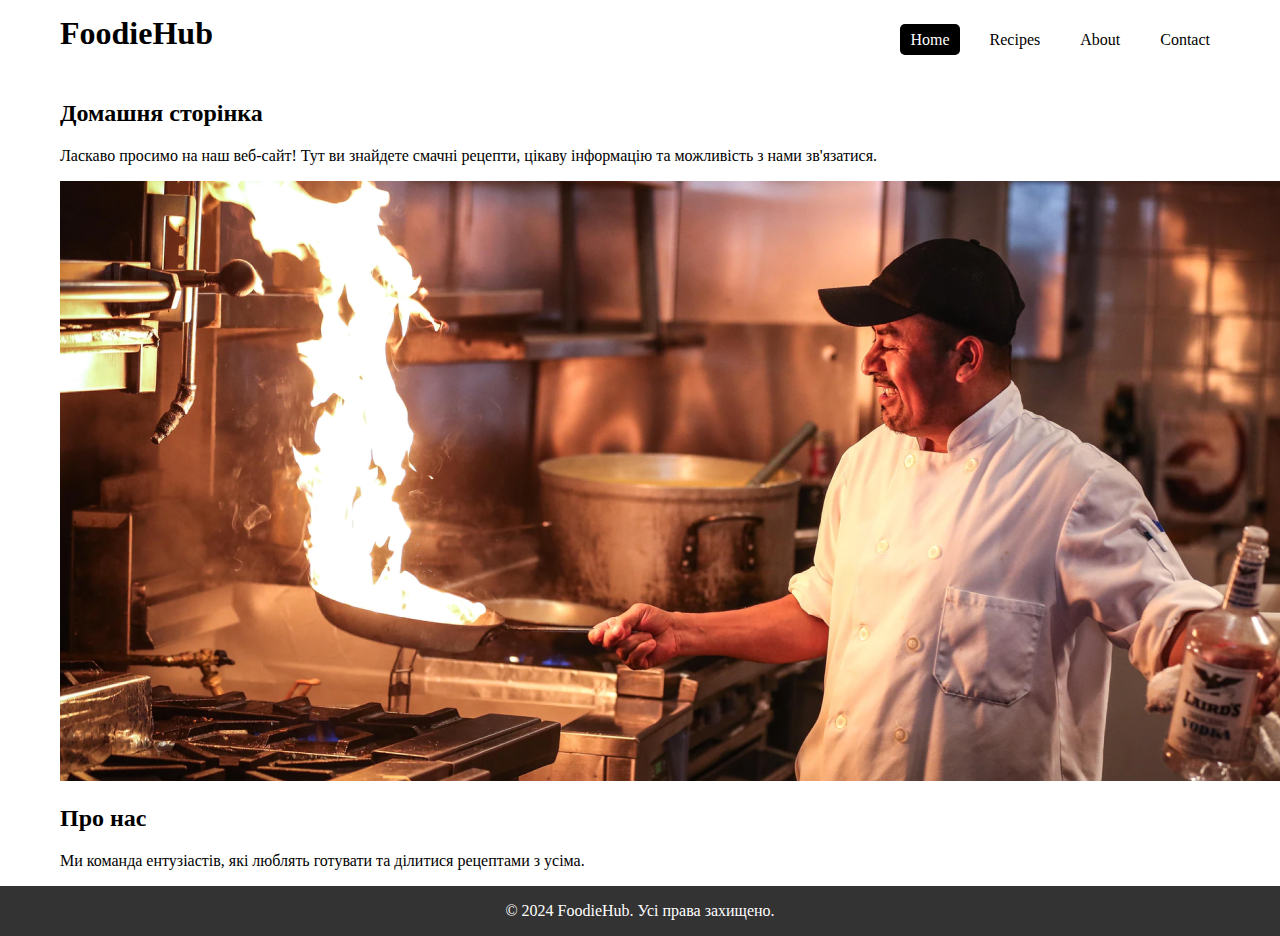
==== index.html @ c9b81ebb "practical 2" ====
<!DOCTYPE html>
<html lang="en">

<head>
    <meta charset="UTF-8">
    <meta name="viewport" content="width=device-width, initial-scale=1.0">
    <link rel="stylesheet" href="style.css">
    <title>Home</title>
</head>

<body>

    <header class="header">
        <div class="header__inner container">
            <h1 class="header__title title">FoodieHub</h1>
            <nav class="header__nav nav">
                <ul class="nav__list">
                    <li><a class="nav__link nav__link_active" href="index.html">Home</a></li>
                    <li><a class="nav__link" href="recipes.html">Recipes</a></li>
                    <li><a class="nav__link" href="about.html">About</a></li>
                    <li><a class="nav__link" href="contact.html">Contact</a></li>
                </ul>
            </nav>
        </div>
    </header>

    <main>
        <section>
            <div class="container">
                <h2>Домашня сторінка</h2>
                <p>Ласкаво просимо на наш веб-сайт! Тут ви знайдете смачні рецепти, цікаву інформацію та можливість з
                    нами
                    зв'язатися.</p>
                <img src="./assets/about.jpg" alt="Приготування">
            </div>
        </section>

        <section>
            <div class="container">
                <h2>Про нас</h2>
                <p>Ми команда ентузіастів, які люблять готувати та ділитися рецептами з усіма.</p>
            </div>
        </section>
    </main>

    <footer class="footer">
        <div class="container">
            <p>&copy; 2024 FoodieHub. Усі права захищено.</p>
        </div>
    </footer>

</body>

</html>
---- style.css ----
* {
    box-sizing: border-box;
}

body {
    display: flex;
    flex-direction: column;
    min-height: 100vh;
    margin: 0;
}

main {
    flex-grow: 1;
}

.container {
    max-width: 1200px;
    margin: 0 auto;
    padding: 0 20px;
}

.footer {
    background-color: #333;
    color: #fff;
    text-align: center;
}

.header {
    padding: 15px 0;
}

.header__inner {
    display: flex;
    justify-content: space-between;
}

.header__title {
    margin: 0;
}

.nav__list {
    display: flex;
    list-style-type: none;
    gap: 0 20px;
}

.nav__link {
    padding: 7px 10px;
    border-radius: 5px;
    text-decoration: none;
    color: #000;
    transition: background .25s ease-out, color .25s ease-out;
}

.nav__link:visited {
    color: inherit;
}

.nav__link:hover,
.nav__link.nav__link_active {
    color: #fff;
    background-color: black;
}

.nav__link:active {
    background-color: #5c5b5b;
}
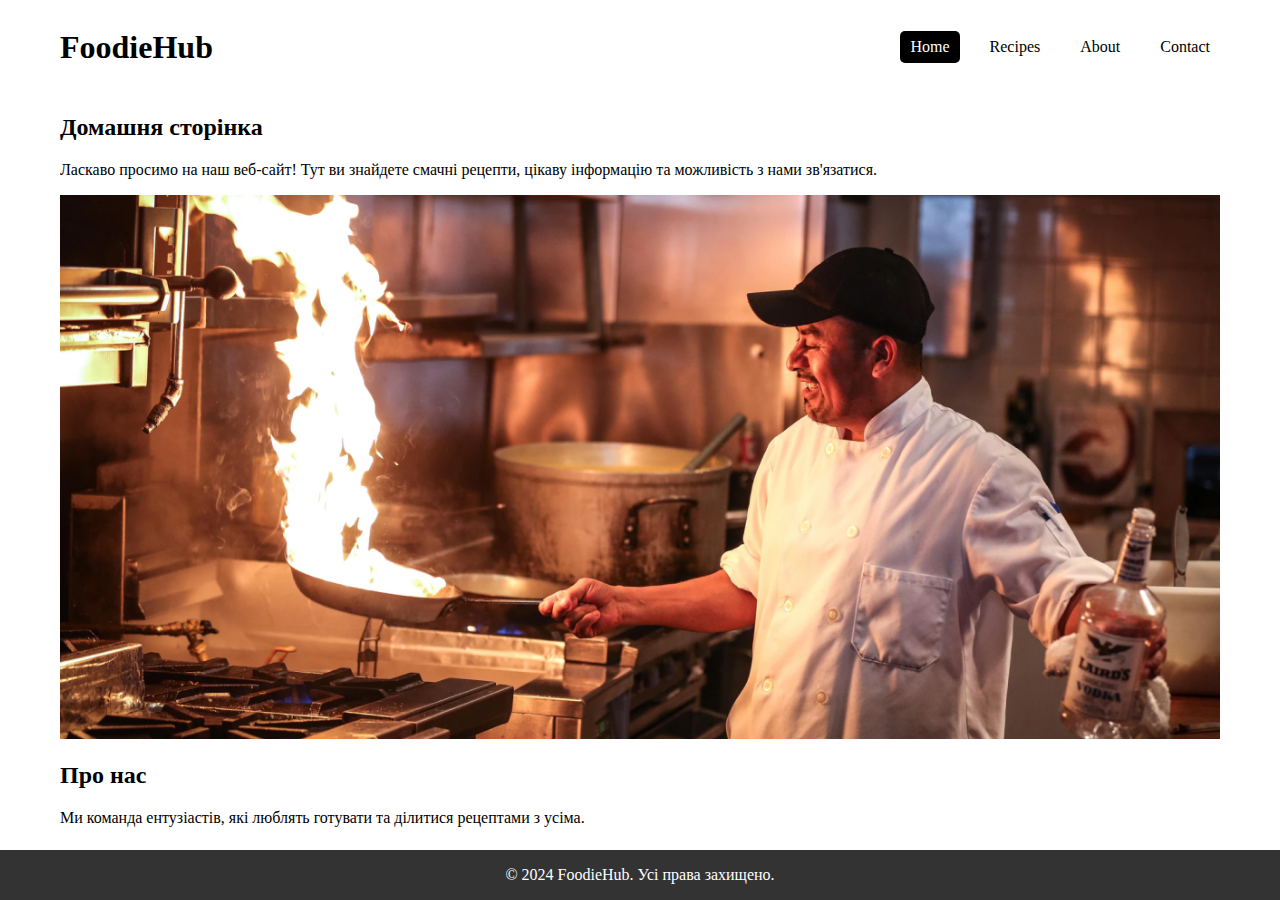
==== commit da00f86e: "added burger menu (практична 4)" ====
--- a/index.html
+++ b/index.html
@@ -21,6 +21,9 @@
                     <li><a class="nav__link" href="contact.html">Contact</a></li>
                 </ul>
             </nav>
+            <button class="burger" aria-label="Відкрити меню" data-burger>
+                <span class="burger__line"></span>
+            </button>
         </div>
     </header>
 
@@ -49,6 +52,8 @@
         </div>
     </footer>
 
+    <script src="main.js"></script>
+
 </body>
 
 </html>--- a/style.css
+++ b/style.css
@@ -11,6 +11,14 @@
 
 main {
     flex-grow: 1;
+}
+
+img {
+    max-width: 100%;
+}
+
+iframe {
+    max-width: 600px;
 }
 
 .container {
@@ -32,10 +40,15 @@
 .header__inner {
     display: flex;
     justify-content: space-between;
+    align-items: center;
 }
 
 .header__title {
     margin: 0;
+}
+
+.header__nav.header__nav_active .nav__list {
+    transform: translateX(100%);
 }
 
 .nav__list {
@@ -45,6 +58,7 @@
 }
 
 .nav__link {
+    display: inline-block;
     padding: 7px 10px;
     border-radius: 5px;
     text-decoration: none;
@@ -64,4 +78,83 @@
 
 .nav__link:active {
     background-color: #5c5b5b;
+}
+
+.burger {
+    display: none;
+    position: relative;
+    padding: 0;
+    border: none;
+    background-color: transparent;
+    width: 30px;
+    height: 15px;
+}
+
+.burger.burger_active {
+    height: 30px;
+}
+
+.burger::before,
+.burger::after {
+    content: '';
+    position: absolute;
+    transition: transform .25s ease-out;
+}
+
+.burger__line,
+.burger::before,
+.burger::after {
+    display: block;
+    background-color: black;
+    border-radius: 2px;
+    width: 100%;
+    height: 2px;
+}
+
+.burger::before {
+    top: 0px;
+}
+
+.burger::after {
+    bottom: 0px;
+}
+
+.burger.burger_active .burger__line {
+    opacity: 0;
+}
+
+.burger.burger_active::before {
+    top: 50%;
+    transform: translateY(-50%) rotate(45deg);
+}
+
+.burger.burger_active::after {
+    bottom: 50%;
+    transform: translateY(50%) rotate(-45deg);
+}
+
+@media (max-width: 567px) {
+    .burger {
+        display: block;
+    }
+
+    .header__nav {
+        position: fixed;
+        top: 67px;
+        left: -100%;
+        width: 100%;
+    }
+
+    .header__nav .nav__list {
+        transform: translateX(0);
+        gap: 10px 0;
+        margin: 0;
+        padding: 10px;
+        background-color: #fff;
+        width: 100%;
+        flex-direction: column;
+        align-items: center;
+        box-shadow: 0 5px 5px -2px black;
+        transition: transform .25s ease-out;
+    }
 }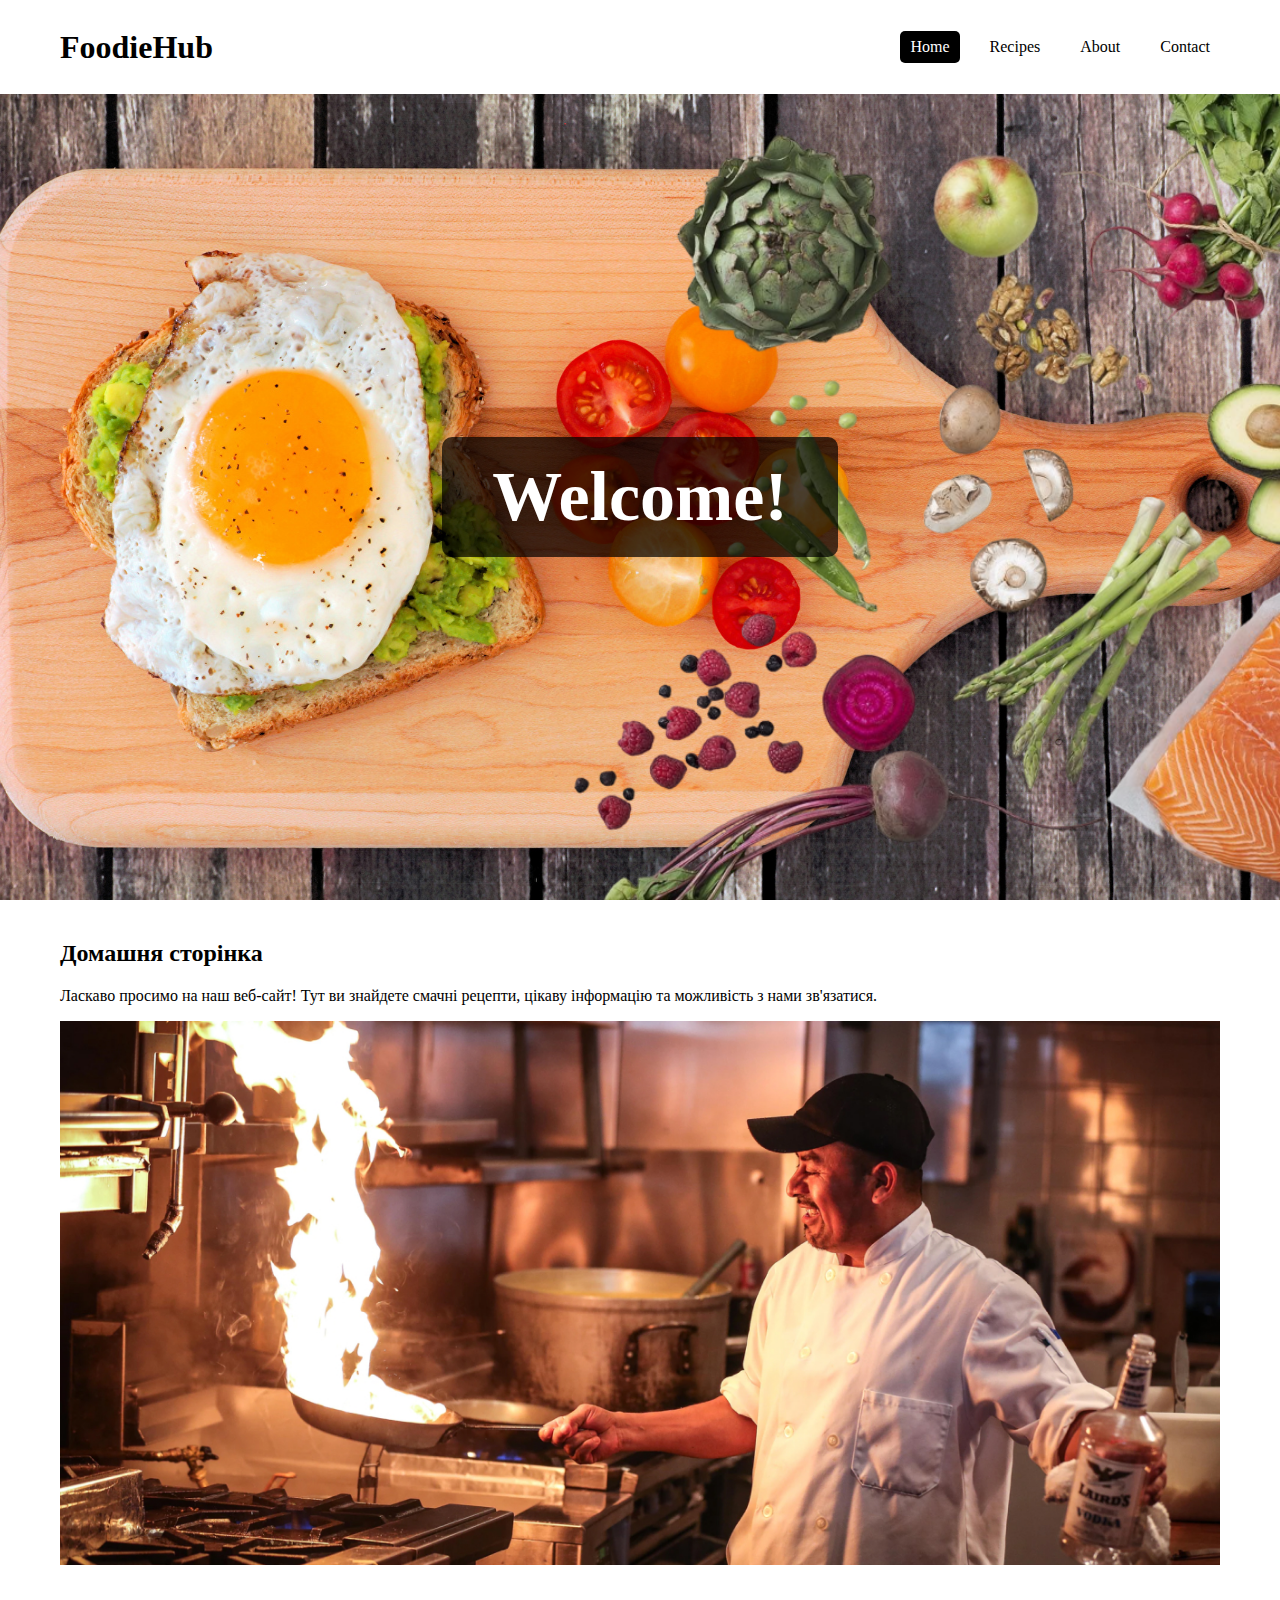
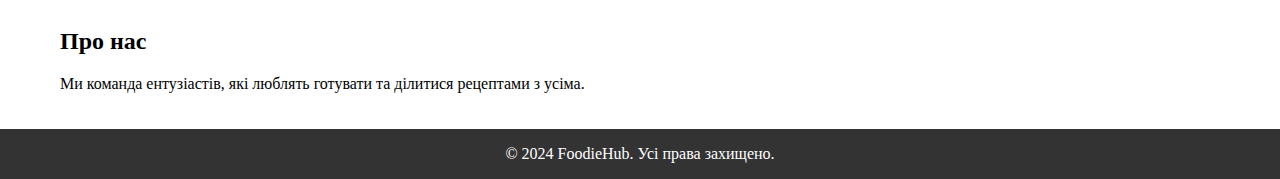
==== commit 2690542c: "added parallax (практична 6)" ====
--- a/index.html
+++ b/index.html
@@ -26,8 +26,13 @@
             </button>
         </div>
     </header>
-
+    
     <main>
+        <div id="parallax">
+            <h1>Welcome!</h1>
+            <img src="./assets/background.jpg" alt="background" id="background">
+            <img src="./assets/products.png" alt="products on background" id="products">
+        </div>
         <section>
             <div class="container">
                 <h2>Домашня сторінка</h2>
@@ -53,6 +58,7 @@
     </footer>
 
     <script src="main.js"></script>
+    <script src="parallax.js"></script>
 
 </body>
 
--- a/style.css
+++ b/style.css
@@ -11,6 +11,12 @@
 
 main {
     flex-grow: 1;
+    padding-top: 94px;
+}
+
+section {
+    background-color: #fff;
+    padding: 20px 0;
 }
 
 img {
@@ -35,6 +41,10 @@
 
 .header {
     padding: 15px 0;
+    position: fixed;
+    width: 100%;
+    background-color: #fff;
+    z-index: 99;
 }
 
 .header__inner {
@@ -133,7 +143,84 @@
     transform: translateY(50%) rotate(-45deg);
 }
 
+.errorMessage {
+    margin-top: .3rem;
+    font-size: .9rem;
+    font-weight: 600;
+    color: red;
+}
+
+.recipes {
+    list-style-type: none;
+    margin: 0;
+    padding: 0;
+}
+
+.recipe__item {
+    display: flex;
+    justify-content: space-between;
+    max-width: 300px;
+    background-color: black;
+    margin-bottom: 5px;
+    padding: 5px 7px;
+}
+
+.recipe__item>a {
+    color: white;
+}
+
+.form {
+    background-color: black;
+    border-radius: 50px;
+    padding: 20px;
+    color: white;
+    max-width: 500px;
+    margin-top: 30px;
+}
+
+.form>label {
+    margin-right: 20px;
+}
+
+.form>input {
+    margin-bottom: 10px;
+}
+
+
+#parallax {
+    display: flex;
+    justify-content: center;
+    align-items: center;
+    min-height: calc(100vh - 94px);
+    position: relative;
+}
+
+#parallax>h1 {
+    color: white;
+    font-size: 70px;
+    background-color: rgba(0, 0, 0, .7);
+    padding: 20px 50px;
+    border-radius: 10px;
+}
+
+#background,
+#products {
+    position: absolute;
+    width: 100%;
+    height: 100%;
+    object-fit: cover;
+    z-index: -1;
+}
+
 @media (max-width: 567px) {
+    main {
+        padding-top: 67px;
+    }
+
+    #parallax {
+        min-height: calc(100vh - 67px);
+    }
+
     .burger {
         display: block;
     }
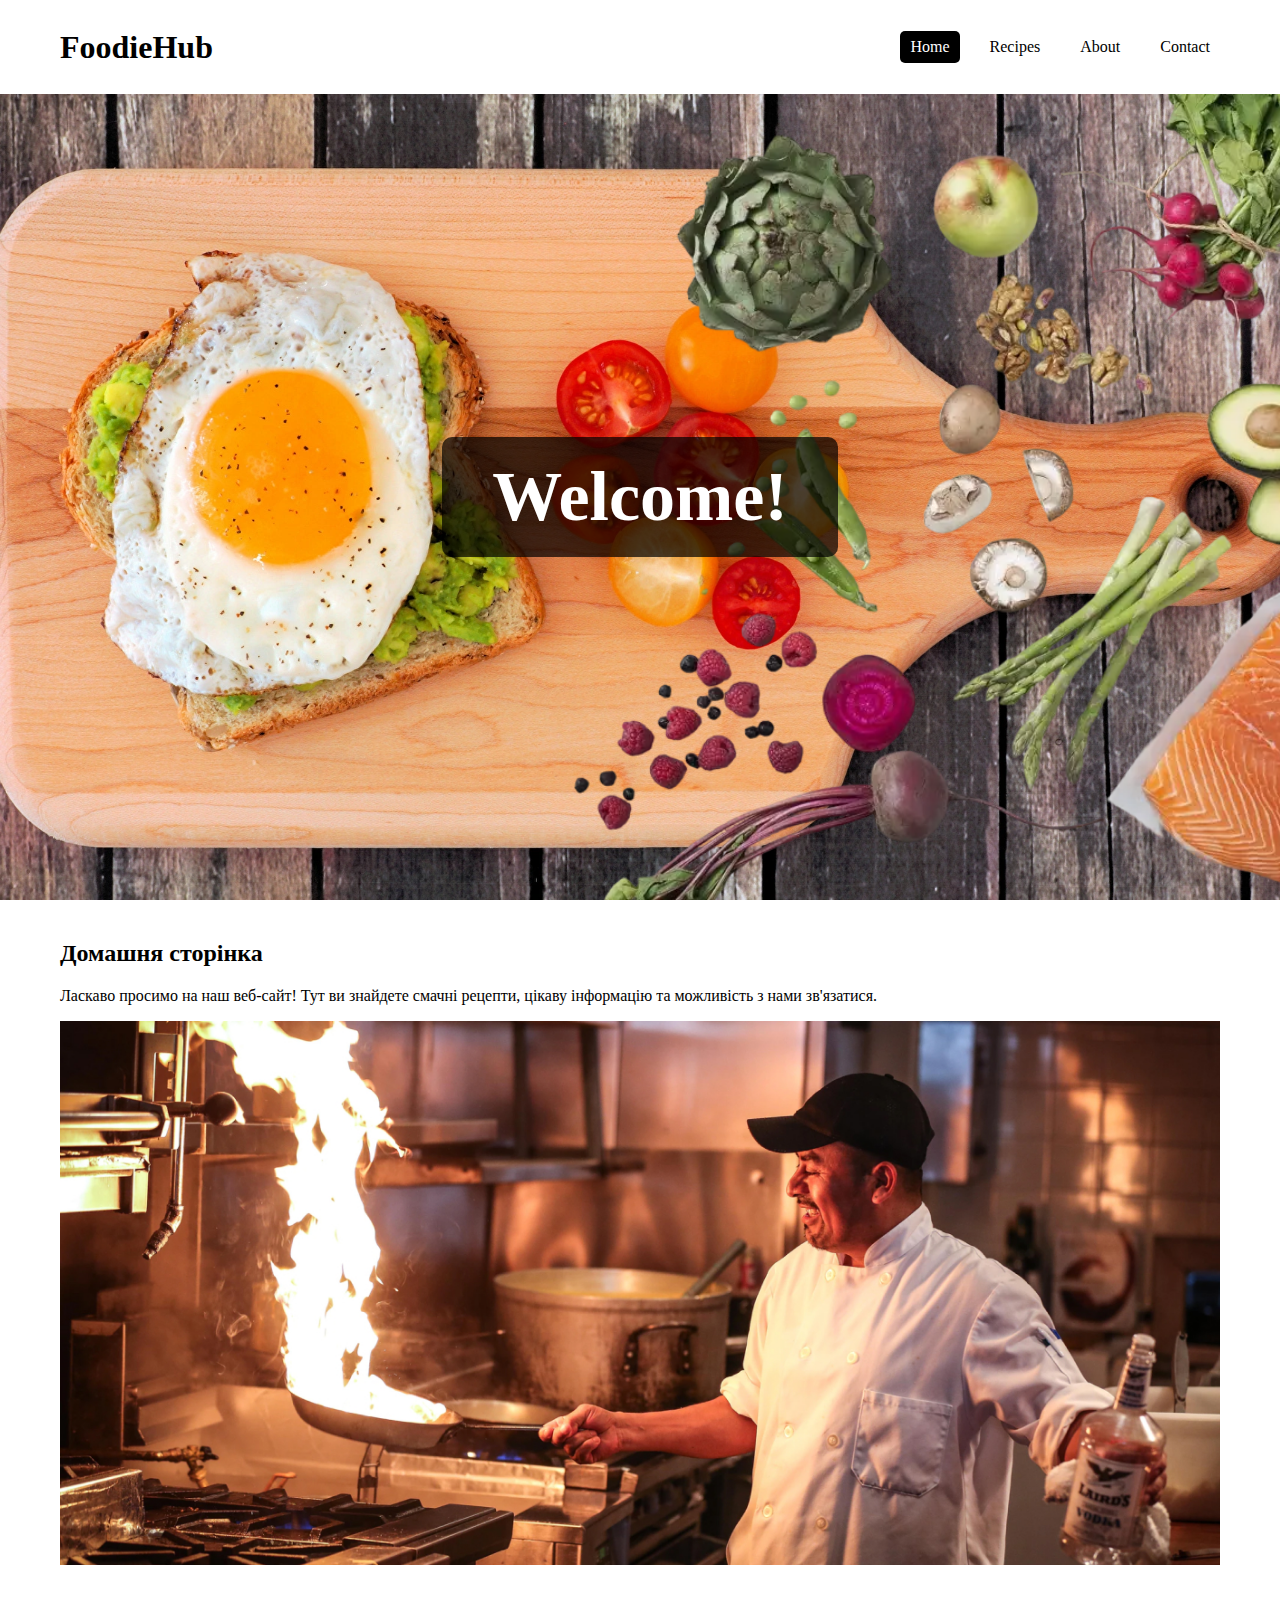
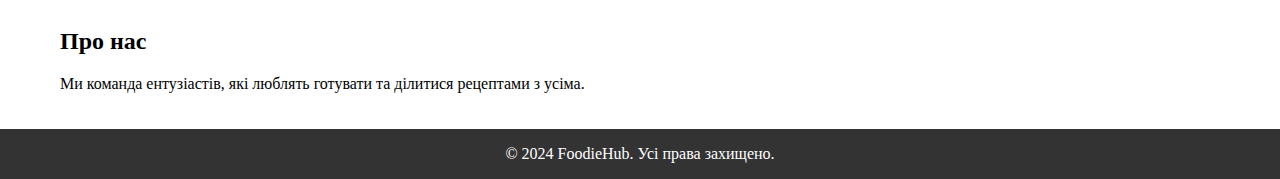
==== commit fc0bf416: "convert images to webp" ====
--- a/index.html
+++ b/index.html
@@ -30,8 +30,8 @@
     <main>
         <div id="parallax">
             <h1>Welcome!</h1>
-            <img src="./assets/background.jpg" alt="background" id="background">
-            <img src="./assets/products.png" alt="products on background" id="products">
+            <img width="1920" height="1080" src="./assets/background.webp" alt="background" id="background">
+            <img width="1920" height="1080" src="./assets/products.webp" alt="products on background" id="products">
         </div>
         <section>
             <div class="container">
@@ -39,7 +39,7 @@
                 <p>Ласкаво просимо на наш веб-сайт! Тут ви знайдете смачні рецепти, цікаву інформацію та можливість з
                     нами
                     зв'язатися.</p>
-                <img src="./assets/about.jpg" alt="Приготування">
+                <img src="./assets/about.webp" alt="Приготування">
             </div>
         </section>
 
--- a/style.css
+++ b/style.css
@@ -170,22 +170,40 @@
 }
 
 .form {
+    display: flex;
+    flex-wrap: wrap;
+    gap: 20px;
+    justify-content: space-between;
     background-color: black;
     border-radius: 50px;
-    padding: 20px;
+    padding: 30px;
     color: white;
     max-width: 500px;
     margin-top: 30px;
 }
 
-.form>label {
-    margin-right: 20px;
-}
-
-.form>input {
-    margin-bottom: 10px;
-}
-
+.form__field {
+    width: 40%;
+}
+
+.form label {
+    display: block;
+    margin-bottom: 5px;
+}
+
+.form input,
+.form textarea {
+    display: block;
+    width: 100%;
+}
+
+.form__field--full {
+    width: 100%;
+}
+
+#update-form {
+    margin-bottom: 20px;
+}
 
 #parallax {
     display: flex;
@@ -244,4 +262,14 @@
         box-shadow: 0 5px 5px -2px black;
         transition: transform .25s ease-out;
     }
+
+    #parallax>h1 {
+        font-size: 40px;
+        padding: 10px 25px;
+    }
+
+    .form__field {
+        width: 100%;
+    }
+
 }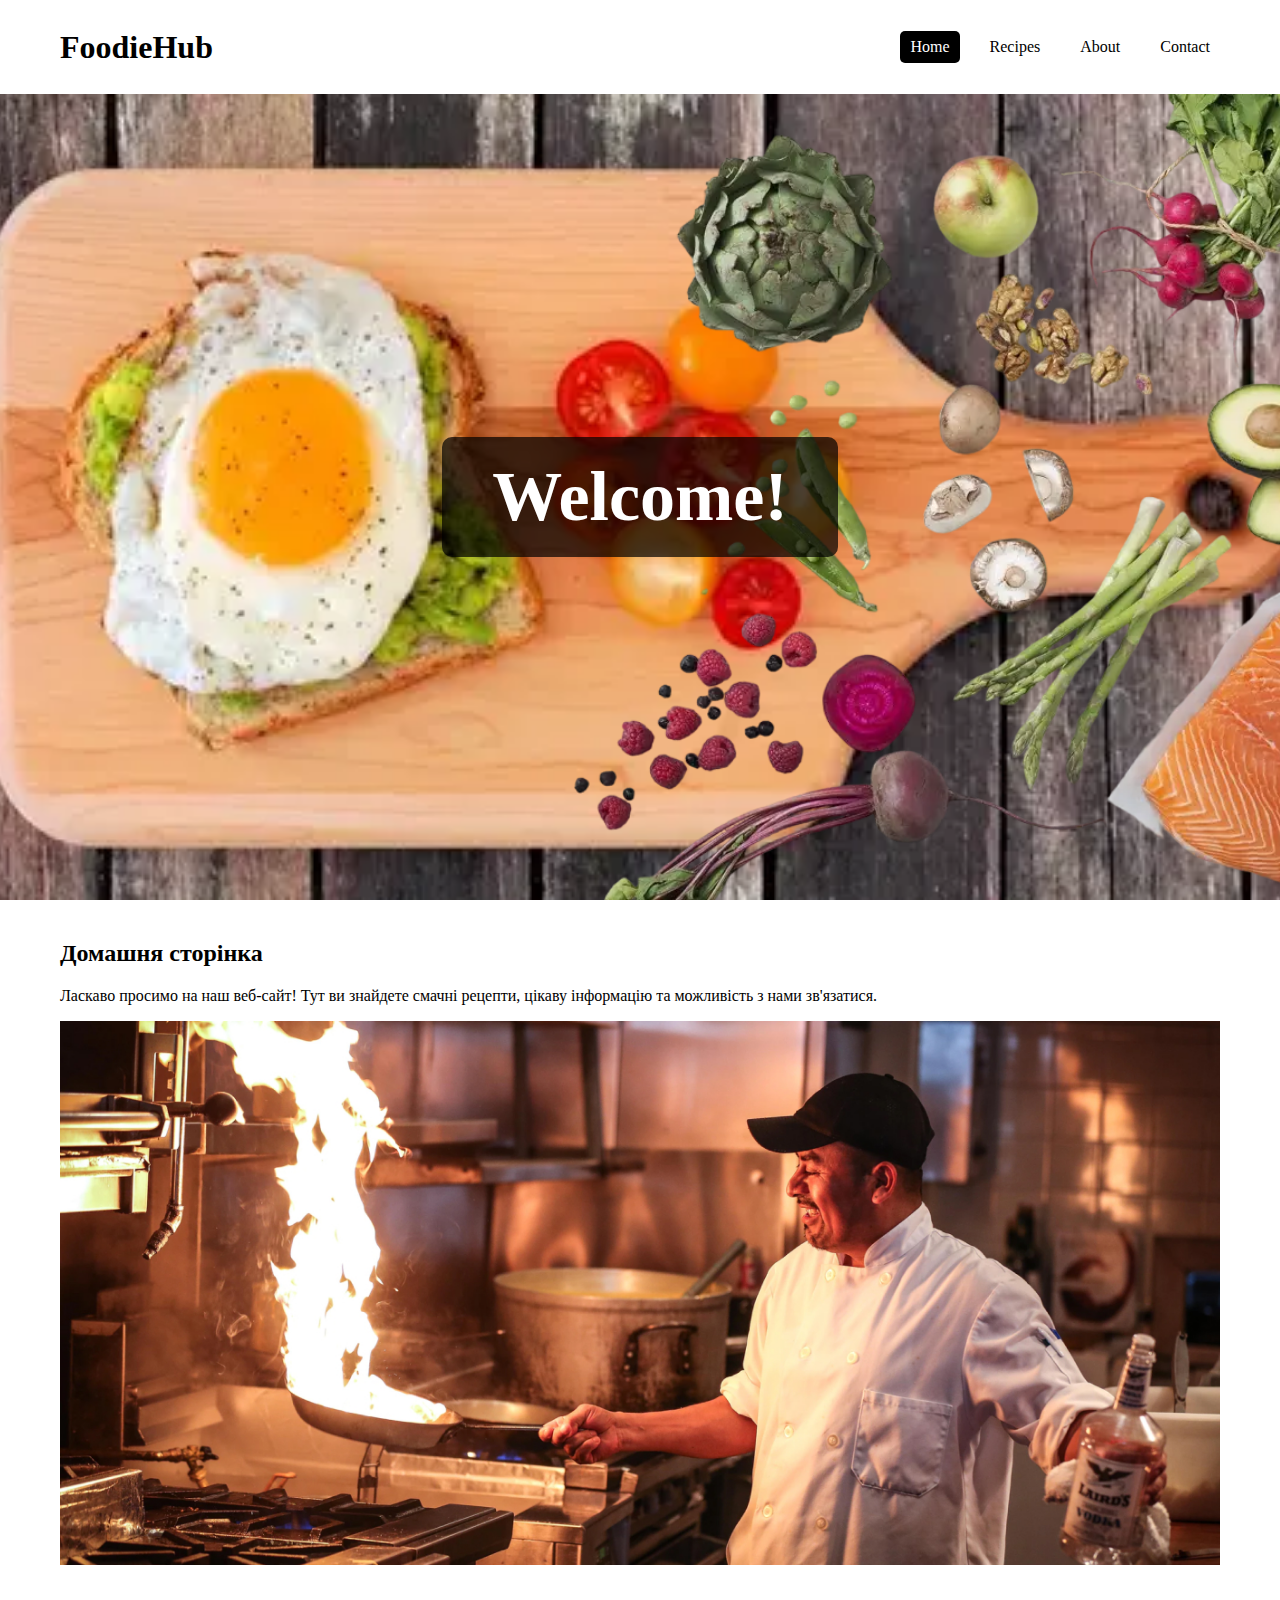
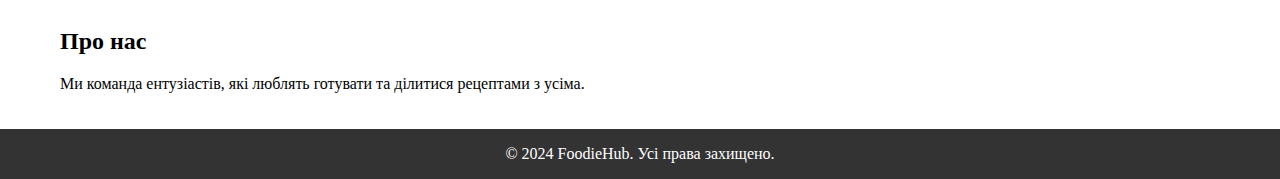
==== commit 203a0a27: "optimization images" ====
--- a/index.html
+++ b/index.html
@@ -1,11 +1,14 @@
 <!DOCTYPE html>
-<html lang="en">
+<html lang="uk">
 
 <head>
     <meta charset="UTF-8">
     <meta name="viewport" content="width=device-width, initial-scale=1.0">
+    <meta name="description"
+        content="Ласкаво просимо на наш сайт з рецептами! Знайдіть найкращі рецепти для будь-якої нагоди: шарлотка, сирники, лазанья, лосось в духовці та інші смачні страви. Легкі рецепти для щоденного приготування та святкові страви на будь-який смак.">
+    <meta name="google-site-verification" content="3EP8eby9UJAi526g-0-xks54RHmuAJX9UwCaTq44v70" />
     <link rel="stylesheet" href="style.css">
-    <title>Home</title>
+    <title>Головна</title>
 </head>
 
 <body>
@@ -26,12 +29,21 @@
             </button>
         </div>
     </header>
-    
+
     <main>
         <div id="parallax">
             <h1>Welcome!</h1>
-            <img width="1920" height="1080" src="./assets/background.webp" alt="background" id="background">
-            <img width="1920" height="1080" src="./assets/products.webp" alt="products on background" id="products">
+            <picture>
+                <source srcset="./assets/background500х281.webp" media="(max-width: 500px)">
+                <source srcset="./assets/background765х430.webp" media="(max-width: 765px)">
+                <source srcset="./assets/background1200х675.webp" media="(max-width: 1200px)">
+                <img src="./assets/background500х281.webp" alt="background" id="background">
+            </picture>
+            <picture>
+                <source srcset="./assets/products500х281.webp" media="(max-width: 500px)">
+                <source srcset="./assets/products765х430.webp" media="(max-width: 765px)">
+                <img src="./assets/products.webp" alt="products on background" id="products">
+            </picture>
         </div>
         <section>
             <div class="container">
--- a/style.css
+++ b/style.css
@@ -211,6 +211,12 @@
     align-items: center;
     min-height: calc(100vh - 94px);
     position: relative;
+}
+
+#parallax picture {
+    position: absolute;
+    width: 100%;
+    height: 100%;
 }
 
 #parallax>h1 {
